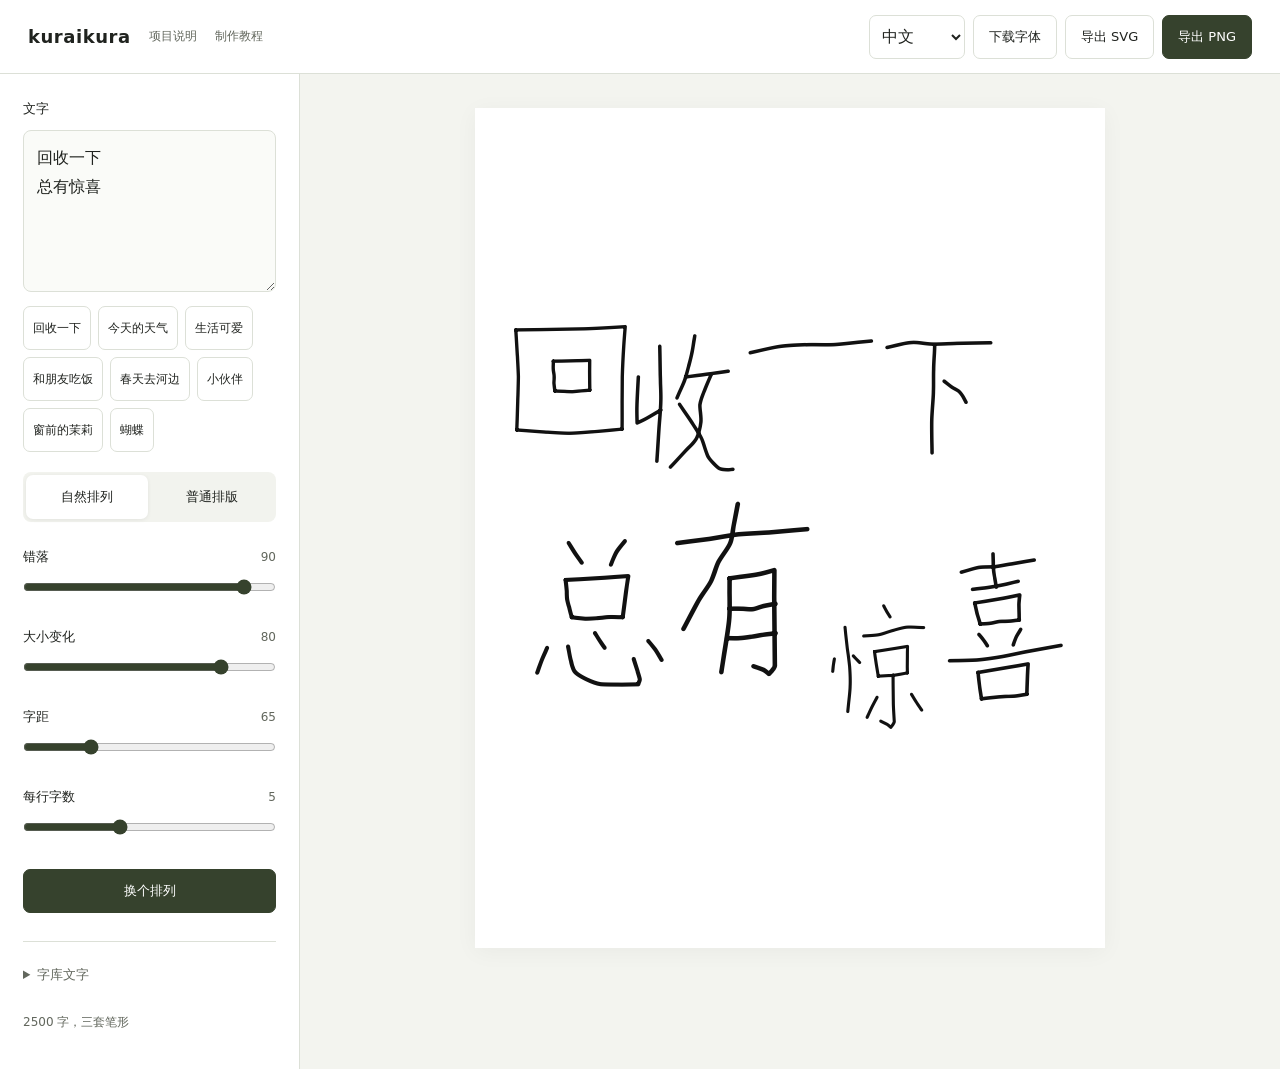
==== docs/index.html @ 0233760d "Release kuraikura 0.6.0 with multilingual layout and downloads" ====
<!doctype html>
<html lang="zh-CN">
<head><meta charset="utf-8"><meta name="viewport" content="width=device-width, initial-scale=1"><meta name="description" content="kuraikura 手写字体与自由排版工具"><title>kuraikura 手写排版</title><style>:root{--ink:#20231f;--muted:#62675d;--line:#dce0d7;--paper:#fff;--accent:#36422d;--surface:#f3f4ef;--focus:#637e49;color-scheme:light;font-family:system-ui,-apple-system,"Microsoft YaHei",sans-serif;color:var(--ink);background:var(--surface)}
*{box-sizing:border-box}body{margin:0}header{height:74px;padding:0 28px;border-bottom:1px solid var(--line);display:flex;align-items:center;justify-content:space-between;background:var(--paper);gap:16px}h1{font-size:18px;font-weight:550;letter-spacing:.03em;margin:0}.actions{display:flex;gap:8px}button{font:inherit;font-size:13px;background:var(--paper);color:var(--ink);border:1px solid var(--line);border-radius:7px;min-height:44px;padding:9px 15px;cursor:pointer}button:hover{background:#eef1e9;border-color:#b9c1b0}button:active{transform:translateY(1px)}button:disabled{opacity:.4;cursor:default}button:focus-visible,input:focus-visible,textarea:focus-visible,summary:focus-visible{outline:2px solid var(--focus);outline-offset:3px}.primary{background:var(--accent);color:white;border-color:var(--accent)}.primary:hover{background:#46583b;color:white}main{display:grid;grid-template-columns:300px minmax(0,1fr);min-height:calc(100dvh - 74px)}aside{padding:26px 23px;background:var(--paper);border-right:1px solid var(--line)}label{font-size:13px}.field{display:block;margin-bottom:12px}textarea{width:100%;height:162px;resize:vertical;padding:13px;border:1px solid var(--line);border-radius:8px;background:#fafbf8;font:16px/1.8 system-ui,"Microsoft YaHei",sans-serif;color:var(--ink)}.samples{display:flex;flex-wrap:wrap;gap:7px;margin-top:10px}.samples button{font-size:12px;padding:6px 9px;min-height:36px}.mode{display:grid;grid-template-columns:1fr 1fr;margin:20px 0 26px;background:#f2f3ee;padding:3px;border-radius:8px;gap:4px}.mode button{border:0;background:transparent;padding:8px}.mode button[aria-pressed=true]{background:var(--paper);box-shadow:0 1px 4px #0001}.control{display:flex;align-items:center;justify-content:space-between;margin-top:24px}output{color:var(--muted);font-variant-numeric:tabular-nums;font-size:12px}input[type=range]{width:100%;height:26px;accent-color:var(--accent);margin:8px 0 0}.wide{width:100%;margin-top:25px}details{margin-top:28px;border-top:1px solid var(--line);padding-top:18px}summary{font-size:13px;color:var(--muted);cursor:pointer;padding:6px 0}.characters{display:grid;grid-template-columns:repeat(6,1fr);gap:3px;padding-top:14px}.characters button{font-family:LocalHand;font-size:25px;padding:1px;min-height:39px;border:0}.workspace{padding:34px;display:flex;justify-content:center;align-items:flex-start;overflow:auto}.paper{width:min(100%,630px);aspect-ratio:3/4;background:white;box-shadow:0 4px 22px #17220e0b;flex:none}.paper>svg{width:100%;height:100%;display:block}#error{color:#9f3d28;line-height:1.6;font-size:13px;margin:9px 0;min-height:0}#error:empty{display:none}#toast{position:fixed;bottom:25px;left:50%;transform:translateX(-50%);padding:10px 18px;border-radius:8px;background:var(--accent);color:#fff;font-size:13px;pointer-events:none;opacity:0}#toast.show{opacity:1}@media(max-width:800px){header{padding:14px 16px;height:auto;align-items:flex-start;flex-wrap:wrap}.actions{flex-wrap:wrap;gap:6px}.actions button{padding:8px 11px}main{grid-template-columns:240px minmax(0,1fr)}aside{padding:22px 16px}.workspace{padding:20px 14px}.samples button{min-height:40px}.characters{grid-template-columns:repeat(5,1fr)}}@media(max-width:600px){main{display:flex;flex-direction:column}.workspace{order:-1;padding:20px}.paper{width:min(100%,400px)}aside{border-right:0;border-top:1px solid var(--line);padding:22px}header{gap:12px}h1{font-size:17px}.actions button{font-size:12px}.characters{grid-template-columns:repeat(8,1fr)}textarea{height:130px}.samples button{min-height:44px}.control{margin-top:19px}}@media(prefers-reduced-motion:reduce){*{scroll-behavior:auto!important;transition:none!important}}

.brand{display:flex;align-items:center;gap:18px;flex-wrap:wrap}.brand a{font-size:12px;color:var(--muted);text-decoration:none;min-height:44px;display:flex;align-items:center}.brand a:hover{text-decoration:underline}select{font:inherit;min-height:44px;border:1px solid var(--line);background:white;border-radius:7px;padding:8px;color:var(--ink)}select:focus-visible,a:focus-visible{outline:2px solid var(--focus);outline-offset:3px}.version{font-size:12px;color:var(--muted);margin-top:24px}.characters button{min-height:44px}.samples button{min-height:44px}header{min-height:74px;height:auto;padding-top:12px;padding-bottom:12px;flex-wrap:wrap}@media(max-width:600px){.brand{gap:14px}.actions{width:100%}.actions button,.actions select{font-size:12px;padding:8px}.brand h1{font-size:20px}}
</style></head>
<body>
<header><div class="brand"><h1>kuraikura</h1><a id="about" data-i18n="about">项目说明</a><a id="guide" data-i18n="guide">制作教程</a></div><div class="actions"><select id="language" aria-label="语言"><option value="zh">中文</option><option value="en">English</option><option value="ja">日本語</option></select><button id="fontDownload" data-i18n="download" disabled>下载字体</button><button id="saveSvg" data-i18n="svg" disabled>导出 SVG</button><button id="savePng" class="primary" data-i18n="png" disabled>导出 PNG</button></div></header>
<main>
<aside>
 <label class="field" for="content" data-i18n="content">文字</label><textarea id="content" maxlength="160" spellcheck="false">回收一下
总有惊喜</textarea>
 <div class="samples"><button data-sample="0">回收一下</button><button data-sample="1">今天的天气</button><button data-sample="2">生活可爱</button><button data-sample="3">和朋友吃饭</button><button data-sample="4">春天去河边</button><button data-sample="5">小伙伴</button><button data-sample="6">窗前的茉莉</button><button data-sample="7">蝴蝶</button></div>
 <p id="error" role="status" aria-live="polite">正在载入字库</p>
 <div class="mode" role="group"><button id="natural" aria-pressed="true" data-i18n="natural">自然排列</button><button id="plain" aria-pressed="false" data-i18n="plain">普通排版</button></div>
 <label class="control" for="scatter"><span data-i18n="scatter">错落</span><output id="scatterValue">90</output></label><input id="scatter" type="range" min="0" max="100" value="90">
 <label class="control" for="variation"><span data-i18n="variation">大小变化</span><output id="variationValue">80</output></label><input id="variation" type="range" min="0" max="100" value="80">
 <label class="control" for="spacing"><span data-i18n="spacing">字距</span><output id="spacingValue">65</output></label><input id="spacing" type="range" min="12" max="220" value="65">
 <label class="control" for="columns"><span data-i18n="columns">每行字数</span><output id="columnsValue">5</output></label><input id="columns" type="range" min="2" max="10" value="5">
 <button id="reshuffle" class="wide primary" data-i18n="shuffle">换个排列</button>
 <details><summary data-i18n="characters">字库文字</summary><div id="characters" class="characters"></div></details>
 <p class="version" data-i18n="version">2500 字，三套笔形</p>
</aside>
<section id="workspace" class="workspace" aria-label="排版预览"><div id="paper" class="paper"></div></section>
</main><div id="toast" role="status" aria-live="polite"></div>
<script>const DATA={"hanzi":"旧衣回收一下总有惊喜秋日的时刻我做了款手写字体今天气很好太阳把影子晾晒在屋脊上你是不们生活可爱人心风雨月光山水花开春夏冬来去大小他这中国个到说为和地出道也年得就那要以会自着之过家学对她里后么多而能都然没于起还发成事只作当想看文无十用主行方又如前所本见经头面公同三已老从动两长知民样现分将外但身些与高意进法此实二理美点明其种声全工己话儿向情部正名定果化眼新关机什力问及打业最思相间品真更感别女等几应路直因并常次白西万再听张却信先边安每让东给带走友认接少难近四北完马比书五六乐电门口海求立放平吗数件任住车八九百入云飞空笑吃茶饭欢清睡语读音早晚慢忙冷热远红绿蓝黑黄轻重左右南城村店买卖米鱼鸟猫狗包短朋请谢快世界物它位觉者父母孩童爸妈姐妹哥弟兄夫妻孙爷奶姓叫男青岁死病健康脑脸耳鼻牙嘴脚腿指背胸肚血皮毛食喝菜肉蛋糖盐油酒汤饱饿甜苦酸辣香味鲜温暖凉冰雪霜雾虹星晴阴暗亮夜晨午昨周期季节钟秒床桌椅杯碗盘筷勺瓶盒纸笔墨刀剪针线布绳袋鞋帽袜裙裤衫灯镜河湖江池泉岛岸港桥船舟航浪沙石土田林森树叶枝草竹根芽苹桃李梅杏瓜豆麦粮露步跑跳站坐躺停休息玩游戏歌唱舞画拍照旅街巷园场院室窗墙楼房校图馆钱块元角圆千亿零双半片枚条拿找送帮拉推抱握摸按提招挥投抬搬洗切烧煮炒蒸尝闻讲谈答望盼念忘记懂希梦幸福满愿趣兴迎歉借租付赚存取换选办管合闭锁原结题观系义验松舒服柔软硬干净洁简单容易特坚强勇敢持努功失败加减低矮深浅厚薄胖瘦贵便宜贫富闲七才丁王玉金火牛羊犬贝虫羽乌兔龙虎鹿凤夕丸凡丹井丰屯予矛矢申甲由央丙令且未末甘古句占止户厂广支尤示升习乡伙伴您伯叔姨姑舅娘婆婚姻妙娃始娇娱娶姿众伞仙优伟传似价修倒候假保呢吧啊哦嗯哈喂喵呜哭喊吵吱吐咬咳吸吹呼唤咽咱哇哎响叮咕呀喔怎恩恋急怕怪怜恨悔惜愉悦慌慕慎忧悲愁怒闪闹映景暮昌晶旦旬昏暑顺遇逢追连通速达迟退返逃逛途造巡透集散除余陪际队阵陆阻附陈防危随阶限表识练词诗课试评论议许诉订访证详误诚译设计调该讯诺谁技术据艺印刷彩色颜级组织细终绘绝约纪统续编络纯纳维缩缓胶肥肝胃胆肩肌脆肠肺脏腰植棉棵枫柳杨柏柜梯桶棋柱汗汽泡泥波洋洲湾流滴渔渡涌沐浴泪润湿浓淡消浮沉漫滑师医药科或必须仍曾改增补删规则准整齐紧寒丑木寸士斤欠巴巾匕卜巳各反乍舌寺壬禾乞首京亲咸垂免亡录介勿亥乃凶臼酉辛束辰氏戈瓦共尧吉奇宛良务交召军官舍页旨台建采唐革尹兆圭冒君库竟代乔胡虽足尚亭穴乙员兼甫争甬董莫般炎昔委谷韦专亦市夷尼畏乎吴苗艾侯川非俞圣荒尺狂告秀击司式仑斥若尸居充彦扁内宿卯巨州庄帛弯度闰显农肖孚冗曼骨斗册至兑丞仇丢乏丧严亚产兵永久丘乒乓凸凹凿串肃承弗斩朱禹斜仿伏伐份伪伶佛伸伺估佣依侍侄侨例侦侧侮侵促俄俊俗俐俏俭俩俺倍倦偏偶偷偿储催傍傲僧仰伍仕佳侠侣俘倚倘傅仁仗伊妇妃妄妆妖妨妥叭叹吁吆吓吝吞吟吻吼吠呆呈呕呛呐呗呸咀咆咖咙咐咧咨哄哆哟哗咚咒哨哩哪哼唇唉唔唠唧唬啃啄啡啤啥啦啸喇喉扎扑扒扔托扣执扩扫扬扮扰扯扶批扳抄抢抛护报抖抵拆拐拒拔拌拢拣拧拘拙拦拥拨择挖挤拼挂挪挠挡挣挽捕捉捐捆捡捞损捧捶捂掀掏掉掘探控掩掠揉描插汇汪汰汹沧沟沫沾沿泄泼泣泊泛泻泞注泳泽泌泯洒洪津洽浇浊浑浸浦浩涂涛涝涡涤涉液淋淌淑淹淀添渊芒芙芦芝芹芥芬芳芸苍苏苔苞苇茄茉茂茧茫茵茸荐荣荤荧荫荷莉莎莲菌菊菲萍萌萝萎葡葫葱葵蒙蓄蔬蔽忆忌忍志忠忱忽忿怀态怂怔怖怠怡性怨恰恼恬恭恳悄悟患悠悬悯惭惟惧惋惹惫惶愤愧慈愈愚憨憾懒懊懦恒恢恃悼惘钉钓钗钙钝钞钦钧钩钮铁铃铅铜铝铲银铸铺链销锄锅锈锋锐错锡锣锤键锯锻锥镀镰钻钢锦铭盈益盛盟盏盆盔盲省眨眠睛睁瞧睬眯睫眺睹瞪瞒瞎瞅瞄瞬睦瞩矿码砌砍权朴杖杜杠杆材枪枇枢枣枯柯棘构札杰杂朽杳枉枕板析架柄某柑柠查柚柿栅标栈栋栏株核格桂桐桑档桦梳梧梨言艮豕殳聿隶佥夭皿夬亢曷黾邦奂幺氐叟禺夆廿歹列贞利奄卷诸崔旁敖夹吕丈孔区仓丕华亨矣吾劳即肯卑宁兰困奉欣缶卓屈勾寿呙戊匆癸玄畜疏敝何刃县具备皇卉贲鬼兹负赖奥需亘灰叉丐匀助罗段廉冈焦登害舛舜属朿弓隹爪互孑孓戌戍戎傻僻伎伽侈侥侩侗倪倔倩倭偎傀傣僚僵伉佑佃佯佼侑侬俨俟妊妒妍妮姥姗姣姘姊娥娟娴娅姬奴婉婶婷媒媚媳嫁嫂嫉嫦嫩妞妓娓婕嫡嫖娜娩姒嫣婿妩妪妫媛妾娄婴辟泰审眉疾敕票尾胥焉喃喻喘喧嗅嗓嗦嘀嘟嘱嘲嘶嘻噢叨叩叽叼吩吨吭吮咏哑啼啧喳嗡嗨嘘咯咔哒噪嘹哺咻吒咄呱咛哂啁嗔呷吊器宣臭索朝斯责翁虚帝刁允卡吏折哲哉兀揍搭搁搂搅揭揪援搜摆摇摊摔摘撞撤撕撑撒撩擦攒拽拴拱拷拾挺挨捏掐掖掺揣揽摁摞搓搔搪搡撇撅撮撰抚拓押抽拈抹拯挫捣掂掷捺搏搐捻擅攀掰奏阁罢率育掌祭察赞曳考廷参览累差蚤厥巽樊郑奈浙淮渐渴渗溜溢源溶滩漂漆演漠澄澈激灌沦沸洼洱洹洵洌浒涣渚渣湘湍滇滞潇潦澡渠留敫寅兖萧溪滨漾淳淤淬渺湛湃滥潭潘澎奚宾羕享於卒甚拜监覃番彭灶灿炉炊炕炖炫炬炸烤烛烟烘烙烂焰煌焕煤燃烁燥熄灼炽熔燎烯炳煨炭烫煎煞灸烹焚熬芜苟茨荔荞荡菩葛蒂蒋蓉蔡蔓蔗蔷蕉蕾薯芷芮芭芋芊芍苓苛苯苕茁苒苻茹茜荟荀荃荠荼莘莞莆菅菇菁菱菖菠菏茱萃蓓蓬荆莹葬蔑蕊莽萤蒜棍棒棚棕棱棺椰楠楔楞楣楹榆榕槐模横樱橙橘檀橡杈杞杉杵杷杼枷桓桔桢梆梭梗棣棹椎棠楚朵宗昆夌耶契象冉杀雷署迷愕憎憔悴懈悸怯怆怅忏忖忡忪怦怏怙恍恫恤悚悻惆愣憧憋惩忐忑诡谅谊谋谎谜谐谦谣谚谨谱谭谬谕讥讨训讳讶讽诀诈诊诞诵诫诬诱诛诠诲诧诽诅诏谛谤绣纹纱纽纷纺纤纠绅绒绊绎绑绕绞绢绥绰绷绸综绽缀缆缎缔缕缠缤缝缴缘绵缚缉缅缈缨缪缄缇缭亏解征皆堇普延戒巫宅厘彖馋饮饼饺饲饵馒饰饥馅馄饨饶饪馍饷饽饯馏鹅鸭鸽鸦鹊鹃鹤鹭鸣鸡鸥鸠鸳狼狐狮猴猪狡猜猛猎独狠猩狭狱猿狈猖犹狸猕牡牧牲牦犊牵犁豺豹虾蚂蚁蚊蚌蛇蛙蛛蜂蝇蝉蝴蝶蜗螺蛾蛹蛤蜻蜓蜘蝌蚪蝈蝠蚱蚯蚓蛀蛆蜈蚣蜥蜴虬蜕蝎蚀蛮蟹蚕孛孟袁尔弥引钊铛铠铡铆钳铬铢铐铮铰锚锭锌锹铿镂镇锰镁镑镊锵铄锷镐镖锲镍辆轮轨轧轩转轴轿较辅辑输辐辖轲辙轶辕轰辈坡坪坟坑均坊坎坤坦垮垢埃埋埂培堆堤堪塌塔塘境墟坯坷垣堵域壁岂贰垄刑型垒垫墓野墅壳壶壮尘矫矜矩砖砸砚研砰破硕硅硝硫碌碑碟碳碰确碾磁磅磕磷礁碎碱硼硒硐砾硌砝碧磊磨称秤秧秩积秆移稀程稍税稳稻稿私秽稚稠稼秃稣穷突窃窄窑穿窍窈窕窝窟窜窥窘窦窒窖笋笛符笨第笼筒策筐筛筝筏筵筱签筹箩箭箱篇篓篮笙笆笺笠竿竺笃笈箫算匝匡展麻巧幼舀政商党质领导制量战极胜胎肢肿腹腔膜","license":"kuraikura 0.6.0\n\nOriginal handwriting and art direction: daafffodil.\nThe author confirmed authorship of the 15 handwritten samples:\n旧 衣 回 收 一 下 总 有 惊 喜 秋 日 的 时 刻\n\nAI-assisted vector adaptation, character extension and font engineering: the kuraikura project, 2026.\nOriginal handwriting authorship and vector-processing provenance are separate records.\nHistorical vector records retain the Arphic Public License. This font release, including its added glyphs and alternatives, is distributed under that license. See LICENSE.txt.\nThis release corrects the handwriting attribution, names the compiled font kuraikura, and packages the existing 2500 Hanzi without changing their outlines.\n\nFont assets: Arphic Public License.\nIndependently authored layout/editor code and documentation: MIT, see licenses/MIT.txt.\nProject: https://github.com/daafffodil/kuraikura\nWorkflow: https://github.com/daafffodil/handwriting-to-font\n","licenseTexts":{"ARPHICPL.txt":"ARPHIC PUBLIC LICENSE\n\nCopyright (C) 1999 Arphic Technology Co., Ltd.\n11Fl. No.168, Yung Chi Rd., Taipei, 110 Taiwan\nAll rights reserved except as specified below.\n\nEveryone is permitted to copy and distribute verbatim copies of this license document, but changing it is forbidden.\n\nPreamble\n\n   The licenses for most software are designed to take away your freedom to share and change it. By contrast, the ARPHIC PUBLIC LICENSE specifically permits and encourages you to use this software, provided that you give the recipients all the rights that we gave you and make sure they can get the modifications of this software.\n\nLegal Terms\n\n0. Definitions:\n   Throughout this License, \"Font\" means the TrueType fonts \"AR PL Mingti2L Big5\", \"AR PL KaitiM Big5\" (BIG-5 character set) and \"AR PL SungtiL GB\", \"AR PL KaitiM GB\" (GB character set) which are originally distributed by Arphic, and the derivatives of those fonts created through any modification including modifying glyph, reordering glyph, converting format, changing font name, or adding/deleting some characters in/from glyph table.\n\n   \"PL\" means \"Public License\".\n\n   \"Copyright Holder\" means whoever is named in the copyright or copyrights for the Font.\n\n   \"You\" means the licensee, or person copying, redistributing or modifying the Font.\n\n   \"Freely Available\" means that you have the freedom to copy or modify the Font as well as redistribute copies of the Font under the same conditions you received, not price. If you wish, you can charge for this service.\n\n1. Copying & Distribution\n   You may copy and distribute verbatim copies of this Font in any medium, without restriction, provided that you retain this license file (ARPHICPL.TXT) unaltered in all copies.\n\n2. Modification\n   You may otherwise modify your copy of this Font in any way, including modifying glyph, reordering glyph, converting format, changing font name, or adding/deleting some characters in/from glyph table, and copy and distribute such modifications under the terms of Section 1 above, provided that the following conditions are met:\n\n   a) You must insert a prominent notice in each modified file stating how and when you changed that file.\n\n   b) You must make such modifications Freely Available as a whole to all third parties under the terms of this License, such as by offering access to copy the modifications from a designated place, or distributing the modifications on a medium customarily used for software interchange.\n\n   c) If the modified fonts normally reads commands interactively when run, you must cause it, when started running for such interactive use in the most ordinary way, to print or display an announcement including an appropriate copyright notice and a notice that there is no warranty (or else, saying that you provide a warranty) and that users may redistribute the Font under these conditions, and telling the user how to view a copy of this License.\n\n   These requirements apply to the modified work as a whole. If identifiable sections of that work are not derived from the Font, and can be reasonably considered independent and separate works in themselves, then this License and its terms, do not apply to those sections when you distribute them as separate works. Therefore, mere aggregation of another work not based on the Font with the Font on a volume of a storage or distribution medium does not bring the other work under the scope of this License.\n\n3. Condition Subsequent\n   You may not copy, modify, sublicense, or distribute the Font except as expressly provided under this License. Any attempt otherwise to copy, modify, sublicense or distribute the Font will automatically retroactively void your rights under this License. However, parties who have received copies or rights from you under this License will keep their licenses valid so long as such parties remain in full compliance.\n\n4. Acceptance\n   You are not required to accept this License, since you have not signed it. However, nothing else grants you permission to copy, modify, sublicense or distribute the Font. These actions are prohibited by law if you do not accept this License. Therefore, by copying, modifying, sublicensing or distributing the Font, you indicate your acceptance of this License and all its terms and conditions.\n\n5. Automatic Receipt\n   Each time you redistribute the Font, the recipient automatically receives a license from the original licensor to copy, distribute or modify the Font subject to these terms and conditions. You may not impose any further restrictions on the recipients' exercise of the rights granted herein. You are not responsible for enforcing compliance by third parties to this License. \n\n6. Contradiction\n   If, as a consequence of a court judgment or allegation of patent infringement or for any other reason (not limited to patent issues), conditions are imposed on you (whether by court order, agreement or otherwise) that contradict the conditions of this License, they do not excuse you from the conditions of this License. If you cannot distribute so as to satisfy simultaneously your obligations under this License and any other pertinent obligations, then as a consequence you may not distribute the Font at all. For example, if a patent license would not permit royalty-free redistribution of the Font by all those who receive copies directly or indirectly through you, then the only way you could satisfy both it and this License would be to refrain entirely from distribution of the Font.\n\n   If any portion of this section is held invalid or unenforceable under any particular circumstance, the balance of the section is intended to apply and the section as a whole is intended to apply in other circumstances. \n\n7. NO WARRANTY\n   BECAUSE THE FONT IS LICENSED FREE OF CHARGE, THERE IS NO WARRANTY FOR THE FONT, TO THE EXTENT PERMITTED BY APPLICABLE LAW. EXCEPT WHEN OTHERWISE STATED IN WRITING THE COPYRIGHT HOLDERS OR OTHER PARTIES PROVIDE THE FONT \"AS IS\" WITHOUT WARRANTY OF ANY KIND, EITHER EXPRESSED OR IMPLIED, INCLUDING BUT NOT LIMITED TO THE IMPLIED WARRANTIES OF MERCHANTABILITY AND FITNESS FOR A PARTICULAR PURPOSE. THE ENTIRE RISK AS TO THE QUALITY AND PERFORMANCE OF THE FONT IS WITH YOU. SHOULD THE FONT PROVE DEFECTIVE, YOU ASSUME THE COST OF ALL NECESSARY SERVICING, REPAIR OR CORRECTION.\n\n8. DAMAGES WAIVER\n   UNLESS REQUIRED BY APPLICABLE LAW OR AGREED TO IN WRITING, IN NO EVENT WILL ANY COPYRIGHTT HOLDERS, OR OTHER PARTIES WHO MAY COPY, MODIFY OR REDISTRIBUTE THE FONT AS PERMITTED ABOVE, BE LIABLE TO YOU FOR ANY DIRECT, INDIRECT, CONSEQUENTIAL, INCIDENTAL, SPECIAL OR EXEMPLARY DAMAGES ARISING OUT OF THE USE OR INABILITY TO USE THE FONT (INCLUDING BUT NOT LIMITED TO PROCUREMENT OF SUBSTITUTE GOODS OR SERVICES; LOSS OF USE, DATA OR PROFITS; OR BUSINESS INTERRUPTION), EVEN IF SUCH HOLDERS OR OTHER PARTIES HAVE BEEN ADVISED OF THE POSSIBILITY OF SUCH DAMAGES.\n"}};</script><script>(function (root) {
  'use strict';
  const escape = s => String(s).replace(/[&<>"']/g, c => ({'&':'&amp;','<':'&lt;','>':'&gt;','"':'&quot;',"'":'&apos;'}[c]));
  const union = boxes => [Math.min(...boxes.map(b=>b[0])),Math.min(...boxes.map(b=>b[1])),Math.max(...boxes.map(b=>b[2])),Math.max(...boxes.map(b=>b[3]))];
  function random(seed) { let a = Number(seed) >>> 0; return () => {a += 0x6D2B79F5; let t=a; t=Math.imul(t^(t>>>15),t|1);t^=t+Math.imul(t^(t>>>7),t|61); return ((t^(t>>>14))>>>0)/4294967296;}; }
  function bounds(box, size, angle) {
    const a=angle*Math.PI/180, c=Math.cos(a)*size, s=Math.sin(a)*size;
    const ps=[[box[0],box[1]],[box[2],box[1]],[box[2],box[3]],[box[0],box[3]]].map(([x,y])=>[x*c-y*s,x*s+y*c]);
    return [Math.min(...ps.map(p=>p[0])),Math.min(...ps.map(p=>p[1])),Math.max(...ps.map(p=>p[0])),Math.max(...ps.map(p=>p[1]))];
  }
  function split(text, columns) {
    const lines=[];
    for (const paragraph of text.replace(/\r/g,'').split('\n')) {
      let line='', count=0;
      for (const ch of paragraph) {
        const punct=/[，。！？、：；,.!?:;]/u.test(ch);
        if(count>=columns && !punct && !/\s/u.test(ch)) {lines.push(line);line='';count=0;}
        line+=ch;
        if(!/\s/u.test(ch)&&!punct) count++;
      }
      if(line.trim()) lines.push(line);
    }
    return lines;
  }
  function compose(text, bank, options={}) {
    const o=Object.assign({seed:17,scatter:.9,sizeVariation:.8,gap:65,columns:5,width:1200,height:1600,plain:false},options);
    if(!text.trim()) return {text, width:o.width,height:o.height,placements:[],lines:[]};
    if([...text].length>160) throw new Error('每幅最多 160 个字');
    const missing=[...new Set([...text].filter(c=>!(/\s/u.test(c))&&!bank[c]))];
    if(missing.length) throw new Error('字库还缺：'+missing.join(' '));
    const rng=random(o.seed), lines=split(text,Math.max(1,o.columns));
    const raw=[], variantPools=new Map();
    function nextVariant(ch) {
      // Draw without replacement per character, across the whole composition.
      // A new cycle also avoids repeating the last form of the previous one.
      let pool=variantPools.get(ch);
      if(!pool){
        const distinct=bank[ch].variants.map((v,i)=>i).filter((i,_,all)=>all.find(j=>bank[ch].variants[j].d===bank[ch].variants[i].d)===i);
        pool={all:distinct,remaining:[],last:null};variantPools.set(ch,pool);
      }
      if(!pool.remaining.length)pool.remaining=pool.all.slice();
      const choices=pool.remaining.length>1?pool.remaining.filter(i=>i!==pool.last):pool.remaining;
      const variant=choices[Math.floor(rng()*choices.length)];
      pool.remaining.splice(pool.remaining.indexOf(variant),1);pool.last=variant;
      return variant;
    }
    let rowTop=0, index=0;
    for (let row=0;row<lines.length;row++) {
      let cursor=o.plain?0:[0,140,45,105][row%4]*o.scatter;
      const items=[];
      for(const ch of lines[row]) {
        if(/\s/u.test(ch)){cursor+=180;continue;}
        const variant=o.plain?0:nextVariant(ch);
        const size=o.plain?1:1+(rng()-.5)*.55*o.sizeVariation;
        const angle=o.plain?0:(rng()-.5)*14*o.scatter;
        const box=bounds(bank[ch].variants[variant].bounds,size,angle);
        const dy=o.plain?0:(Math.sin(index*2.13+row)*170+(rng()-.5)*150)*o.scatter;
        let y=dy, x=cursor-box[0];
        if(/[，。！？、：；,.!?:;]/u.test(ch) && items.length) {
          const prior=items[items.length-1];
          y=prior.box[3]+20-box[3];
          x=prior.box[2]+Math.max(28,o.gap*.7)-box[0];
        }
        const shifted=[box[0]+x,box[1]+y,box[2]+x,box[3]+y];
        const p={ch,index:index++,row,variant,size,angle,x,y,box:shifted};
        items.push(p);
        cursor=shifted[2]+o.gap*(o.plain?1:.65+rng()*.55);
      }
      if(!items.length) continue;
      const rowBounds=union(items.map(p=>p.box)), shift=rowTop-rowBounds[1];
      for(const p of items){p.y+=shift;p.box[1]+=shift;p.box[3]+=shift;raw.push(p);}
      rowTop+=rowBounds[3]-rowBounds[1]+150;
    }
    const whole=union(raw.map(p=>p.box));
    const fit=Math.min(o.width*.88/(whole[2]-whole[0]),o.height*.80/(whole[3]-whole[1]));
    const ox=(o.width-(whole[2]-whole[0])*fit)/2, oy=(o.height-(whole[3]-whole[1])*fit)/2;
    for(const p of raw){p.x=(p.x-whole[0])*fit+ox;p.y=(p.y-whole[1])*fit+oy;p.size*=fit;
      p.box=[(p.box[0]-whole[0])*fit+ox,(p.box[1]-whole[1])*fit+oy,(p.box[2]-whole[0])*fit+ox,(p.box[3]-whole[1])*fit+oy];}
    return {text,width:o.width,height:o.height,placements:raw,lines,options:o};
  }
  function svg(layout, bank, preview=false, license='') {
    let content=`<svg xmlns="http://www.w3.org/2000/svg" width="${layout.width}" height="${layout.height}" viewBox="0 0 ${layout.width} ${layout.height}">`;
    content+=`<metadata>${escape(JSON.stringify({text:layout.text,options:layout.options,license}))}</metadata>`;
    for(const p of layout.placements) {
      const transform=`translate(${p.x.toFixed(5)} ${p.y.toFixed(5)}) rotate(${p.angle.toFixed(5)}) scale(${p.size.toFixed(7)})`;
      content+=`<g id="char-${p.index+1}" data-character="${escape(p.ch)}" data-variant="${p.variant}" transform="${transform}" fill="#111111">`;
      if(preview) content+=`<text x="0" y="0" font-size="1000" font-family="LocalHand" style="font-feature-settings:'ss01' ${p.variant===1?1:0},'ss02' ${p.variant===2?1:0};font-kerning:none">${escape(p.ch)}</text>`;
      else content+=`<path d="${bank[p.ch].variants[p.variant].d}"/>`;
      content+='</g>';
    }
    return content+'</svg>';
  }
  const api={compose,svg,split,bounds};
  if(typeof module!=='undefined'&&module.exports) module.exports=api;
  else root.Handwriting=api;
})(typeof globalThis!=='undefined'?globalThis:this);
</script><script>'use strict';
const $=id=>document.getElementById(id);
const translations={
 zh:{title:'手写排版',download:'下载字体',svg:'导出 SVG',png:'导出 PNG',content:'文字',natural:'自然排列',plain:'普通排版',scatter:'错落',variation:'大小变化',spacing:'字距',columns:'每行字数',shuffle:'换个排列',characters:'字库文字',preview:'排版预览',loading:'正在载入字库',loaded:'已导出',exporting:'正在导出',failed:'导出失败，请重试',missing:'字库还缺：',limit:'每幅最多 160 个字',empty:'请先输入字库内的文字',fontError:'字库加载失败，请刷新页面',insert:'插入',about:'项目说明',guide:'制作教程',version:'2500 字，三套笔形',language:'语言',samples:['回收一下','今天的天气','生活可爱','和朋友吃饭','春天去河边','小伙伴','窗前的茉莉','蝴蝶']},
 en:{title:'Handwriting layout',download:'Download font',svg:'Export SVG',png:'Export PNG',content:'Text',natural:'Natural',plain:'Regular',scatter:'Scatter',variation:'Size variation',spacing:'Spacing',columns:'Characters per line',shuffle:'Try another layout',characters:'Available characters',preview:'Preview',loading:'Loading font',loaded:'Exported',exporting:'Exporting',failed:'Export failed. Please try again.',missing:'Missing characters: ',limit:'Use up to 160 characters',empty:'Enter supported characters first',fontError:'Could not load the font. Please reload.',insert:'Insert ',about:'About the font',guide:'Making your own font',version:'2,500 Hanzi, three forms each',language:'Language',samples:['Reuse','Sunshine','Everyday','Dinner','Spring','Friends','Jasmine','Butterflies']},
 ja:{title:'手書きレイアウト',download:'フォントをダウンロード',svg:'SVG を保存',png:'PNG を保存',content:'テキスト',natural:'自然な配置',plain:'通常の配置',scatter:'位置の変化',variation:'サイズの変化',spacing:'字間',columns:'一行の文字数',shuffle:'配置を変える',characters:'収録文字',preview:'プレビュー',loading:'フォントを読み込み中',loaded:'保存しました',exporting:'保存中',failed:'保存できませんでした。もう一度お試しください。',missing:'未収録の文字：',limit:'160 文字以内で入力してください',empty:'収録文字を入力してください',fontError:'読み込めませんでした。再読み込みしてください。',insert:'挿入 ',about:'フォントについて',guide:'フォントの制作方法',version:'漢字 2500 字、各字 3 種の字形',language:'言語',samples:['回収','晴れの日','日常','食事','春','友達','ジャスミン','蝶']}
};
let lang=new URLSearchParams(location.search).get('lang')||'zh';if(!translations[lang])lang='zh';
const t=key=>translations[lang][key];
let seed=17,plain=false,current=null,fontReady=false;
const samples=['回收一下\n总有惊喜','今天的\n天气很好，\n太阳把影子\n晾晒在\n屋脊上','你好\n生活可爱\n月光很好\n春来花开','今天早回家\n和朋友吃饭\n明天去看花','春天去河边\n听鸟唱歌\n慢慢走回家','你好呀\n我的小伙伴\n哈哈笑着\n一起回家','窗前的茉莉\n悄悄开了花\n我把清晨\n轻轻捧回家','蝴蝶蝴蝶\n绕着花儿飞\n小猫躺着\n我也慢慢来'];
function localize(){
 document.documentElement.lang=lang==='zh'?'zh-CN':lang;document.title='kuraikura '+t('title');$('language').value=lang;$('language').setAttribute('aria-label',t('language'));
 document.querySelectorAll('[data-i18n]').forEach(el=>el.textContent=t(el.dataset.i18n));
 document.querySelectorAll('[data-sample]').forEach(el=>el.textContent=t('samples')[Number(el.dataset.sample)]);
 $('about').href='https://github.com/daafffodil/kuraikura/blob/main/'+({zh:'README.md',en:'README.en.md',ja:'README.ja.md'}[lang]);
 $('guide').href='https://github.com/daafffodil/handwriting-to-font/blob/main/'+({zh:'README.md',en:'README.en.md',ja:'README.ja.md'}[lang]);
 $('workspace').setAttribute('aria-label',t('preview'));$('characters').querySelectorAll('button').forEach(b=>b.setAttribute('aria-label',t('insert')+b.textContent));
 if(fontReady)update();else $('error').textContent=t('loading');
}
function options(){return {seed,plain,scatter:Number($('scatter').value)/100,sizeVariation:Number($('variation').value)/100,gap:Number($('spacing').value),columns:Number($('columns').value)};}
function errorMessage(e){return e.message.startsWith('字库还缺：')?t('missing')+e.message.slice(5):e.message.includes('160')?t('limit'):e.message;}
function update(){
 for(const id of ['scatter','variation','spacing','columns'])$(id+'Value').value=$(id).value;
 $('natural').setAttribute('aria-pressed',String(!plain));$('plain').setAttribute('aria-pressed',String(plain));
 for(const id of ['scatter','variation','reshuffle'])$(id).disabled=plain||!fontReady;
 if(!fontReady)return;
 try{current=Handwriting.compose($('content').value,DATA.glyphs,options());$('error').textContent='';$('paper').innerHTML=Handwriting.svg(current,DATA.glyphs,true);$('saveSvg').disabled=$('savePng').disabled=current.placements.length===0;}
 catch(e){current=null;$('error').textContent=errorMessage(e);$('paper').innerHTML='';$('saveSvg').disabled=$('savePng').disabled=true;}
}
let toastTimer;
function toast(text){$('toast').textContent=text;$('toast').classList.add('show');clearTimeout(toastTimer);toastTimer=setTimeout(()=>$('toast').classList.remove('show'),2200);}
function download(blob,name){const url=URL.createObjectURL(blob),a=document.createElement('a');a.href=url;a.download=name;document.body.append(a);a.click();a.remove();setTimeout(()=>URL.revokeObjectURL(url),10000);}
function exportSvg(){if(!current)throw Error(t('empty'));return Handwriting.svg(current,DATA.glyphs,false,DATA.license+'\n'+Object.values(DATA.licenseTexts).join('\n'));}
$('language').onchange=()=>{lang=$('language').value;const url=new URL(location.href);url.searchParams.set('lang',lang);try{history.replaceState(null,'',url);}catch{}localize();};
$('content').addEventListener('input',update);
for(const id of ['scatter','variation','spacing','columns'])$(id).addEventListener('input',update);
$('natural').onclick=()=>{plain=false;update();};$('plain').onclick=()=>{plain=true;update();};$('reshuffle').onclick=()=>{seed++;update();};
document.querySelectorAll('[data-sample]').forEach(b=>b.onclick=()=>{$('content').value=samples[Number(b.dataset.sample)];update();});
$('saveSvg').onclick=()=>{download(new Blob([exportSvg()],{type:'image/svg+xml;charset=utf-8'}),'kuraikura.svg');toast(t('loaded'));};
$('savePng').onclick=async()=>{
 if(!current)return;const button=$('savePng');button.disabled=true;button.textContent=t('exporting');
 try{const url=URL.createObjectURL(new Blob([exportSvg()],{type:'image/svg+xml'}));const img=new Image();
  try{img.src=url;await img.decode();const canvas=document.createElement('canvas');canvas.width=2400;canvas.height=3200;canvas.getContext('2d').drawImage(img,0,0,2400,3200);const blob=await new Promise(resolve=>canvas.toBlob(resolve,'image/png'));if(!blob)throw Error();download(blob,'kuraikura.png');toast(t('loaded'));}finally{URL.revokeObjectURL(url);}
 }catch{toast(t('failed'));}finally{button.textContent=t('png');button.disabled=!current;}
};
$('fontDownload').onclick=()=>{if(DATA.font){const bytes=Uint8Array.from(atob(DATA.font),c=>c.charCodeAt(0));download(new Blob([bytes],{type:'font/ttf'}),'kuraikura-Regular.ttf');}else location.href='https://github.com/daafffodil/kuraikura/releases/latest/download/kuraikura-fonts.zip';};
localize();
(async()=>{
 try{
  if(!DATA.glyphs){const response=await fetch('assets/bank.json.gz');if(!response.ok)throw Error();DATA.glyphs=await new Response(response.body.pipeThrough(new DecompressionStream('gzip'))).json();}
  const css=document.createElement('style');css.textContent=`@font-face{font-family:LocalHand;src:${DATA.font?'url(data:font/ttf;base64,'+DATA.font+') format("truetype")':'url(assets/kuraikura-Regular.woff2) format("woff2")'};font-display:block;}`;document.head.append(css);
  const fonts=await document.fonts.load('100px LocalHand','回收一下');if(!fonts.length)throw Error();
  const fragment=document.createDocumentFragment();for(const ch of DATA.hanzi){const b=document.createElement('button');b.textContent=ch;b.setAttribute('aria-label',t('insert')+ch);b.onclick=()=>{const input=$('content');input.setRangeText(ch,input.selectionStart,input.selectionEnd,'end');input.focus();update();};fragment.append(b);}$('characters').append(fragment);
  fontReady=true;$('fontDownload').disabled=false;update();
 }catch(e){$('error').textContent=t('fontError');console.error(e);}
})();
window.handwritingApp={get layout(){return current;},exportSvg,get ready(){return fontReady;},get language(){return lang;}};
</script>
</body></html>
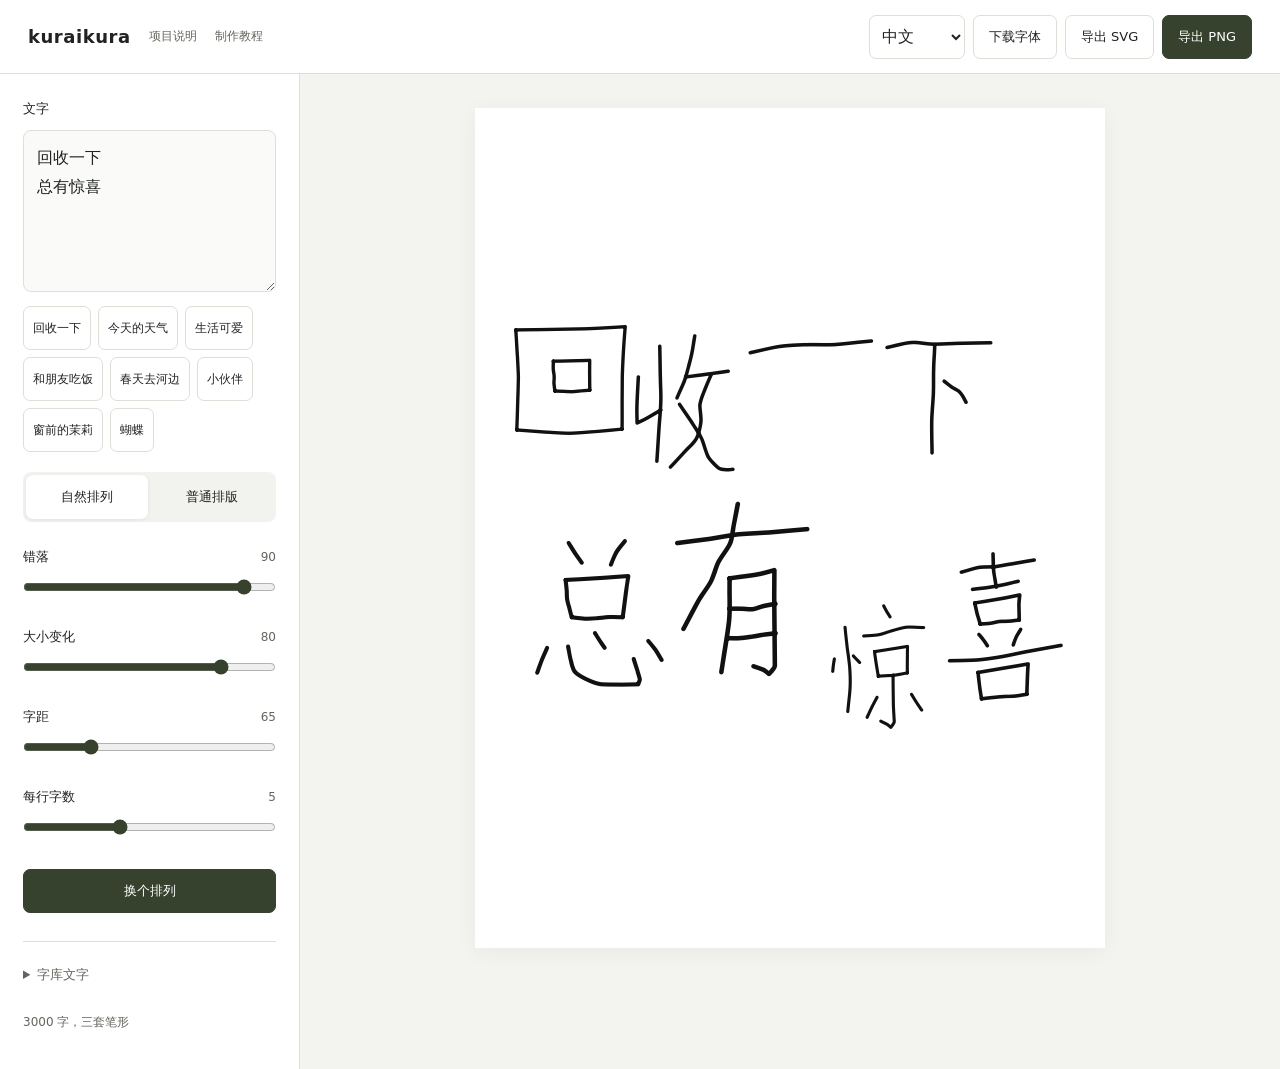
==== commit cbebc621: "Expand kuraikura to 3000 Hanzi" ====
--- a/docs/index.html
+++ b/docs/index.html
@@ -20,11 +20,11 @@
  <label class="control" for="columns"><span data-i18n="columns">每行字数</span><output id="columnsValue">5</output></label><input id="columns" type="range" min="2" max="10" value="5">
  <button id="reshuffle" class="wide primary" data-i18n="shuffle">换个排列</button>
  <details><summary data-i18n="characters">字库文字</summary><div id="characters" class="characters"></div></details>
- <p class="version" data-i18n="version">2500 字，三套笔形</p>
+ <p class="version" data-i18n="version">3000 字，三套笔形</p>
 </aside>
 <section id="workspace" class="workspace" aria-label="排版预览"><div id="paper" class="paper"></div></section>
 </main><div id="toast" role="status" aria-live="polite"></div>
-<script>const DATA={"hanzi":"旧衣回收一下总有惊喜秋日的时刻我做了款手写字体今天气很好太阳把影子晾晒在屋脊上你是不们生活可爱人心风雨月光山水花开春夏冬来去大小他这中国个到说为和地出道也年得就那要以会自着之过家学对她里后么多而能都然没于起还发成事只作当想看文无十用主行方又如前所本见经头面公同三已老从动两长知民样现分将外但身些与高意进法此实二理美点明其种声全工己话儿向情部正名定果化眼新关机什力问及打业最思相间品真更感别女等几应路直因并常次白西万再听张却信先边安每让东给带走友认接少难近四北完马比书五六乐电门口海求立放平吗数件任住车八九百入云飞空笑吃茶饭欢清睡语读音早晚慢忙冷热远红绿蓝黑黄轻重左右南城村店买卖米鱼鸟猫狗包短朋请谢快世界物它位觉者父母孩童爸妈姐妹哥弟兄夫妻孙爷奶姓叫男青岁死病健康脑脸耳鼻牙嘴脚腿指背胸肚血皮毛食喝菜肉蛋糖盐油酒汤饱饿甜苦酸辣香味鲜温暖凉冰雪霜雾虹星晴阴暗亮夜晨午昨周期季节钟秒床桌椅杯碗盘筷勺瓶盒纸笔墨刀剪针线布绳袋鞋帽袜裙裤衫灯镜河湖江池泉岛岸港桥船舟航浪沙石土田林森树叶枝草竹根芽苹桃李梅杏瓜豆麦粮露步跑跳站坐躺停休息玩游戏歌唱舞画拍照旅街巷园场院室窗墙楼房校图馆钱块元角圆千亿零双半片枚条拿找送帮拉推抱握摸按提招挥投抬搬洗切烧煮炒蒸尝闻讲谈答望盼念忘记懂希梦幸福满愿趣兴迎歉借租付赚存取换选办管合闭锁原结题观系义验松舒服柔软硬干净洁简单容易特坚强勇敢持努功失败加减低矮深浅厚薄胖瘦贵便宜贫富闲七才丁王玉金火牛羊犬贝虫羽乌兔龙虎鹿凤夕丸凡丹井丰屯予矛矢申甲由央丙令且未末甘古句占止户厂广支尤示升习乡伙伴您伯叔姨姑舅娘婆婚姻妙娃始娇娱娶姿众伞仙优伟传似价修倒候假保呢吧啊哦嗯哈喂喵呜哭喊吵吱吐咬咳吸吹呼唤咽咱哇哎响叮咕呀喔怎恩恋急怕怪怜恨悔惜愉悦慌慕慎忧悲愁怒闪闹映景暮昌晶旦旬昏暑顺遇逢追连通速达迟退返逃逛途造巡透集散除余陪际队阵陆阻附陈防危随阶限表识练词诗课试评论议许诉订访证详误诚译设计调该讯诺谁技术据艺印刷彩色颜级组织细终绘绝约纪统续编络纯纳维缩缓胶肥肝胃胆肩肌脆肠肺脏腰植棉棵枫柳杨柏柜梯桶棋柱汗汽泡泥波洋洲湾流滴渔渡涌沐浴泪润湿浓淡消浮沉漫滑师医药科或必须仍曾改增补删规则准整齐紧寒丑木寸士斤欠巴巾匕卜巳各反乍舌寺壬禾乞首京亲咸垂免亡录介勿亥乃凶臼酉辛束辰氏戈瓦共尧吉奇宛良务交召军官舍页旨台建采唐革尹兆圭冒君库竟代乔胡虽足尚亭穴乙员兼甫争甬董莫般炎昔委谷韦专亦市夷尼畏乎吴苗艾侯川非俞圣荒尺狂告秀击司式仑斥若尸居充彦扁内宿卯巨州庄帛弯度闰显农肖孚冗曼骨斗册至兑丞仇丢乏丧严亚产兵永久丘乒乓凸凹凿串肃承弗斩朱禹斜仿伏伐份伪伶佛伸伺估佣依侍侄侨例侦侧侮侵促俄俊俗俐俏俭俩俺倍倦偏偶偷偿储催傍傲僧仰伍仕佳侠侣俘倚倘傅仁仗伊妇妃妄妆妖妨妥叭叹吁吆吓吝吞吟吻吼吠呆呈呕呛呐呗呸咀咆咖咙咐咧咨哄哆哟哗咚咒哨哩哪哼唇唉唔唠唧唬啃啄啡啤啥啦啸喇喉扎扑扒扔托扣执扩扫扬扮扰扯扶批扳抄抢抛护报抖抵拆拐拒拔拌拢拣拧拘拙拦拥拨择挖挤拼挂挪挠挡挣挽捕捉捐捆捡捞损捧捶捂掀掏掉掘探控掩掠揉描插汇汪汰汹沧沟沫沾沿泄泼泣泊泛泻泞注泳泽泌泯洒洪津洽浇浊浑浸浦浩涂涛涝涡涤涉液淋淌淑淹淀添渊芒芙芦芝芹芥芬芳芸苍苏苔苞苇茄茉茂茧茫茵茸荐荣荤荧荫荷莉莎莲菌菊菲萍萌萝萎葡葫葱葵蒙蓄蔬蔽忆忌忍志忠忱忽忿怀态怂怔怖怠怡性怨恰恼恬恭恳悄悟患悠悬悯惭惟惧惋惹惫惶愤愧慈愈愚憨憾懒懊懦恒恢恃悼惘钉钓钗钙钝钞钦钧钩钮铁铃铅铜铝铲银铸铺链销锄锅锈锋锐错锡锣锤键锯锻锥镀镰钻钢锦铭盈益盛盟盏盆盔盲省眨眠睛睁瞧睬眯睫眺睹瞪瞒瞎瞅瞄瞬睦瞩矿码砌砍权朴杖杜杠杆材枪枇枢枣枯柯棘构札杰杂朽杳枉枕板析架柄某柑柠查柚柿栅标栈栋栏株核格桂桐桑档桦梳梧梨言艮豕殳聿隶佥夭皿夬亢曷黾邦奂幺氐叟禺夆廿歹列贞利奄卷诸崔旁敖夹吕丈孔区仓丕华亨矣吾劳即肯卑宁兰困奉欣缶卓屈勾寿呙戊匆癸玄畜疏敝何刃县具备皇卉贲鬼兹负赖奥需亘灰叉丐匀助罗段廉冈焦登害舛舜属朿弓隹爪互孑孓戌戍戎傻僻伎伽侈侥侩侗倪倔倩倭偎傀傣僚僵伉佑佃佯佼侑侬俨俟妊妒妍妮姥姗姣姘姊娥娟娴娅姬奴婉婶婷媒媚媳嫁嫂嫉嫦嫩妞妓娓婕嫡嫖娜娩姒嫣婿妩妪妫媛妾娄婴辟泰审眉疾敕票尾胥焉喃喻喘喧嗅嗓嗦嘀嘟嘱嘲嘶嘻噢叨叩叽叼吩吨吭吮咏哑啼啧喳嗡嗨嘘咯咔哒噪嘹哺咻吒咄呱咛哂啁嗔呷吊器宣臭索朝斯责翁虚帝刁允卡吏折哲哉兀揍搭搁搂搅揭揪援搜摆摇摊摔摘撞撤撕撑撒撩擦攒拽拴拱拷拾挺挨捏掐掖掺揣揽摁摞搓搔搪搡撇撅撮撰抚拓押抽拈抹拯挫捣掂掷捺搏搐捻擅攀掰奏阁罢率育掌祭察赞曳考廷参览累差蚤厥巽樊郑奈浙淮渐渴渗溜溢源溶滩漂漆演漠澄澈激灌沦沸洼洱洹洵洌浒涣渚渣湘湍滇滞潇潦澡渠留敫寅兖萧溪滨漾淳淤淬渺湛湃滥潭潘澎奚宾羕享於卒甚拜监覃番彭灶灿炉炊炕炖炫炬炸烤烛烟烘烙烂焰煌焕煤燃烁燥熄灼炽熔燎烯炳煨炭烫煎煞灸烹焚熬芜苟茨荔荞荡菩葛蒂蒋蓉蔡蔓蔗蔷蕉蕾薯芷芮芭芋芊芍苓苛苯苕茁苒苻茹茜荟荀荃荠荼莘莞莆菅菇菁菱菖菠菏茱萃蓓蓬荆莹葬蔑蕊莽萤蒜棍棒棚棕棱棺椰楠楔楞楣楹榆榕槐模横樱橙橘檀橡杈杞杉杵杷杼枷桓桔桢梆梭梗棣棹椎棠楚朵宗昆夌耶契象冉杀雷署迷愕憎憔悴懈悸怯怆怅忏忖忡忪怦怏怙恍恫恤悚悻惆愣憧憋惩忐忑诡谅谊谋谎谜谐谦谣谚谨谱谭谬谕讥讨训讳讶讽诀诈诊诞诵诫诬诱诛诠诲诧诽诅诏谛谤绣纹纱纽纷纺纤纠绅绒绊绎绑绕绞绢绥绰绷绸综绽缀缆缎缔缕缠缤缝缴缘绵缚缉缅缈缨缪缄缇缭亏解征皆堇普延戒巫宅厘彖馋饮饼饺饲饵馒饰饥馅馄饨饶饪馍饷饽饯馏鹅鸭鸽鸦鹊鹃鹤鹭鸣鸡鸥鸠鸳狼狐狮猴猪狡猜猛猎独狠猩狭狱猿狈猖犹狸猕牡牧牲牦犊牵犁豺豹虾蚂蚁蚊蚌蛇蛙蛛蜂蝇蝉蝴蝶蜗螺蛾蛹蛤蜻蜓蜘蝌蚪蝈蝠蚱蚯蚓蛀蛆蜈蚣蜥蜴虬蜕蝎蚀蛮蟹蚕孛孟袁尔弥引钊铛铠铡铆钳铬铢铐铮铰锚锭锌锹铿镂镇锰镁镑镊锵铄锷镐镖锲镍辆轮轨轧轩转轴轿较辅辑输辐辖轲辙轶辕轰辈坡坪坟坑均坊坎坤坦垮垢埃埋埂培堆堤堪塌塔塘境墟坯坷垣堵域壁岂贰垄刑型垒垫墓野墅壳壶壮尘矫矜矩砖砸砚研砰破硕硅硝硫碌碑碟碳碰确碾磁磅磕磷礁碎碱硼硒硐砾硌砝碧磊磨称秤秧秩积秆移稀程稍税稳稻稿私秽稚稠稼秃稣穷突窃窄窑穿窍窈窕窝窟窜窥窘窦窒窖笋笛符笨第笼筒策筐筛筝筏筵筱签筹箩箭箱篇篓篮笙笆笺笠竿竺笃笈箫算匝匡展麻巧幼舀政商党质领导制量战极胜胎肢肿腹腔膜","license":"kuraikura 0.6.0\n\nOriginal handwriting and art direction: daafffodil.\nThe author confirmed authorship of the 15 handwritten samples:\n旧 衣 回 收 一 下 总 有 惊 喜 秋 日 的 时 刻\n\nAI-assisted vector adaptation, character extension and font engineering: the kuraikura project, 2026.\nOriginal handwriting authorship and vector-processing provenance are separate records.\nHistorical vector records retain the Arphic Public License. This font release, including its added glyphs and alternatives, is distributed under that license. See LICENSE.txt.\nThis release corrects the handwriting attribution, names the compiled font kuraikura, and packages the existing 2500 Hanzi without changing their outlines.\n\nFont assets: Arphic Public License.\nIndependently authored layout/editor code and documentation: MIT, see licenses/MIT.txt.\nProject: https://github.com/daafffodil/kuraikura\nWorkflow: https://github.com/daafffodil/handwriting-to-font\n","licenseTexts":{"ARPHICPL.txt":"ARPHIC PUBLIC LICENSE\n\nCopyright (C) 1999 Arphic Technology Co., Ltd.\n11Fl. No.168, Yung Chi Rd., Taipei, 110 Taiwan\nAll rights reserved except as specified below.\n\nEveryone is permitted to copy and distribute verbatim copies of this license document, but changing it is forbidden.\n\nPreamble\n\n   The licenses for most software are designed to take away your freedom to share and change it. By contrast, the ARPHIC PUBLIC LICENSE specifically permits and encourages you to use this software, provided that you give the recipients all the rights that we gave you and make sure they can get the modifications of this software.\n\nLegal Terms\n\n0. Definitions:\n   Throughout this License, \"Font\" means the TrueType fonts \"AR PL Mingti2L Big5\", \"AR PL KaitiM Big5\" (BIG-5 character set) and \"AR PL SungtiL GB\", \"AR PL KaitiM GB\" (GB character set) which are originally distributed by Arphic, and the derivatives of those fonts created through any modification including modifying glyph, reordering glyph, converting format, changing font name, or adding/deleting some characters in/from glyph table.\n\n   \"PL\" means \"Public License\".\n\n   \"Copyright Holder\" means whoever is named in the copyright or copyrights for the Font.\n\n   \"You\" means the licensee, or person copying, redistributing or modifying the Font.\n\n   \"Freely Available\" means that you have the freedom to copy or modify the Font as well as redistribute copies of the Font under the same conditions you received, not price. If you wish, you can charge for this service.\n\n1. Copying & Distribution\n   You may copy and distribute verbatim copies of this Font in any medium, without restriction, provided that you retain this license file (ARPHICPL.TXT) unaltered in all copies.\n\n2. Modification\n   You may otherwise modify your copy of this Font in any way, including modifying glyph, reordering glyph, converting format, changing font name, or adding/deleting some characters in/from glyph table, and copy and distribute such modifications under the terms of Section 1 above, provided that the following conditions are met:\n\n   a) You must insert a prominent notice in each modified file stating how and when you changed that file.\n\n   b) You must make such modifications Freely Available as a whole to all third parties under the terms of this License, such as by offering access to copy the modifications from a designated place, or distributing the modifications on a medium customarily used for software interchange.\n\n   c) If the modified fonts normally reads commands interactively when run, you must cause it, when started running for such interactive use in the most ordinary way, to print or display an announcement including an appropriate copyright notice and a notice that there is no warranty (or else, saying that you provide a warranty) and that users may redistribute the Font under these conditions, and telling the user how to view a copy of this License.\n\n   These requirements apply to the modified work as a whole. If identifiable sections of that work are not derived from the Font, and can be reasonably considered independent and separate works in themselves, then this License and its terms, do not apply to those sections when you distribute them as separate works. Therefore, mere aggregation of another work not based on the Font with the Font on a volume of a storage or distribution medium does not bring the other work under the scope of this License.\n\n3. Condition Subsequent\n   You may not copy, modify, sublicense, or distribute the Font except as expressly provided under this License. Any attempt otherwise to copy, modify, sublicense or distribute the Font will automatically retroactively void your rights under this License. However, parties who have received copies or rights from you under this License will keep their licenses valid so long as such parties remain in full compliance.\n\n4. Acceptance\n   You are not required to accept this License, since you have not signed it. However, nothing else grants you permission to copy, modify, sublicense or distribute the Font. These actions are prohibited by law if you do not accept this License. Therefore, by copying, modifying, sublicensing or distributing the Font, you indicate your acceptance of this License and all its terms and conditions.\n\n5. Automatic Receipt\n   Each time you redistribute the Font, the recipient automatically receives a license from the original licensor to copy, distribute or modify the Font subject to these terms and conditions. You may not impose any further restrictions on the recipients' exercise of the rights granted herein. You are not responsible for enforcing compliance by third parties to this License. \n\n6. Contradiction\n   If, as a consequence of a court judgment or allegation of patent infringement or for any other reason (not limited to patent issues), conditions are imposed on you (whether by court order, agreement or otherwise) that contradict the conditions of this License, they do not excuse you from the conditions of this License. If you cannot distribute so as to satisfy simultaneously your obligations under this License and any other pertinent obligations, then as a consequence you may not distribute the Font at all. For example, if a patent license would not permit royalty-free redistribution of the Font by all those who receive copies directly or indirectly through you, then the only way you could satisfy both it and this License would be to refrain entirely from distribution of the Font.\n\n   If any portion of this section is held invalid or unenforceable under any particular circumstance, the balance of the section is intended to apply and the section as a whole is intended to apply in other circumstances. \n\n7. NO WARRANTY\n   BECAUSE THE FONT IS LICENSED FREE OF CHARGE, THERE IS NO WARRANTY FOR THE FONT, TO THE EXTENT PERMITTED BY APPLICABLE LAW. EXCEPT WHEN OTHERWISE STATED IN WRITING THE COPYRIGHT HOLDERS OR OTHER PARTIES PROVIDE THE FONT \"AS IS\" WITHOUT WARRANTY OF ANY KIND, EITHER EXPRESSED OR IMPLIED, INCLUDING BUT NOT LIMITED TO THE IMPLIED WARRANTIES OF MERCHANTABILITY AND FITNESS FOR A PARTICULAR PURPOSE. THE ENTIRE RISK AS TO THE QUALITY AND PERFORMANCE OF THE FONT IS WITH YOU. SHOULD THE FONT PROVE DEFECTIVE, YOU ASSUME THE COST OF ALL NECESSARY SERVICING, REPAIR OR CORRECTION.\n\n8. DAMAGES WAIVER\n   UNLESS REQUIRED BY APPLICABLE LAW OR AGREED TO IN WRITING, IN NO EVENT WILL ANY COPYRIGHTT HOLDERS, OR OTHER PARTIES WHO MAY COPY, MODIFY OR REDISTRIBUTE THE FONT AS PERMITTED ABOVE, BE LIABLE TO YOU FOR ANY DIRECT, INDIRECT, CONSEQUENTIAL, INCIDENTAL, SPECIAL OR EXEMPLARY DAMAGES ARISING OUT OF THE USE OR INABILITY TO USE THE FONT (INCLUDING BUT NOT LIMITED TO PROCUREMENT OF SUBSTITUTE GOODS OR SERVICES; LOSS OF USE, DATA OR PROFITS; OR BUSINESS INTERRUPTION), EVEN IF SUCH HOLDERS OR OTHER PARTIES HAVE BEEN ADVISED OF THE POSSIBILITY OF SUCH DAMAGES.\n"}};</script><script>(function (root) {
+<script>const DATA={"hanzi":"旧衣回收一下总有惊喜秋日的时刻我做了款手写字体今天气很好太阳把影子晾晒在屋脊上你是不们生活可爱人心风雨月光山水花开春夏冬来去大小他这中国个到说为和地出道也年得就那要以会自着之过家学对她里后么多而能都然没于起还发成事只作当想看文无十用主行方又如前所本见经头面公同三已老从动两长知民样现分将外但身些与高意进法此实二理美点明其种声全工己话儿向情部正名定果化眼新关机什力问及打业最思相间品真更感别女等几应路直因并常次白西万再听张却信先边安每让东给带走友认接少难近四北完马比书五六乐电门口海求立放平吗数件任住车八九百入云飞空笑吃茶饭欢清睡语读音早晚慢忙冷热远红绿蓝黑黄轻重左右南城村店买卖米鱼鸟猫狗包短朋请谢快世界物它位觉者父母孩童爸妈姐妹哥弟兄夫妻孙爷奶姓叫男青岁死病健康脑脸耳鼻牙嘴脚腿指背胸肚血皮毛食喝菜肉蛋糖盐油酒汤饱饿甜苦酸辣香味鲜温暖凉冰雪霜雾虹星晴阴暗亮夜晨午昨周期季节钟秒床桌椅杯碗盘筷勺瓶盒纸笔墨刀剪针线布绳袋鞋帽袜裙裤衫灯镜河湖江池泉岛岸港桥船舟航浪沙石土田林森树叶枝草竹根芽苹桃李梅杏瓜豆麦粮露步跑跳站坐躺停休息玩游戏歌唱舞画拍照旅街巷园场院室窗墙楼房校图馆钱块元角圆千亿零双半片枚条拿找送帮拉推抱握摸按提招挥投抬搬洗切烧煮炒蒸尝闻讲谈答望盼念忘记懂希梦幸福满愿趣兴迎歉借租付赚存取换选办管合闭锁原结题观系义验松舒服柔软硬干净洁简单容易特坚强勇敢持努功失败加减低矮深浅厚薄胖瘦贵便宜贫富闲七才丁王玉金火牛羊犬贝虫羽乌兔龙虎鹿凤夕丸凡丹井丰屯予矛矢申甲由央丙令且未末甘古句占止户厂广支尤示升习乡伙伴您伯叔姨姑舅娘婆婚姻妙娃始娇娱娶姿众伞仙优伟传似价修倒候假保呢吧啊哦嗯哈喂喵呜哭喊吵吱吐咬咳吸吹呼唤咽咱哇哎响叮咕呀喔怎恩恋急怕怪怜恨悔惜愉悦慌慕慎忧悲愁怒闪闹映景暮昌晶旦旬昏暑顺遇逢追连通速达迟退返逃逛途造巡透集散除余陪际队阵陆阻附陈防危随阶限表识练词诗课试评论议许诉订访证详误诚译设计调该讯诺谁技术据艺印刷彩色颜级组织细终绘绝约纪统续编络纯纳维缩缓胶肥肝胃胆肩肌脆肠肺脏腰植棉棵枫柳杨柏柜梯桶棋柱汗汽泡泥波洋洲湾流滴渔渡涌沐浴泪润湿浓淡消浮沉漫滑师医药科或必须仍曾改增补删规则准整齐紧寒丑木寸士斤欠巴巾匕卜巳各反乍舌寺壬禾乞首京亲咸垂免亡录介勿亥乃凶臼酉辛束辰氏戈瓦共尧吉奇宛良务交召军官舍页旨台建采唐革尹兆圭冒君库竟代乔胡虽足尚亭穴乙员兼甫争甬董莫般炎昔委谷韦专亦市夷尼畏乎吴苗艾侯川非俞圣荒尺狂告秀击司式仑斥若尸居充彦扁内宿卯巨州庄帛弯度闰显农肖孚冗曼骨斗册至兑丞仇丢乏丧严亚产兵永久丘乒乓凸凹凿串肃承弗斩朱禹斜仿伏伐份伪伶佛伸伺估佣依侍侄侨例侦侧侮侵促俄俊俗俐俏俭俩俺倍倦偏偶偷偿储催傍傲僧仰伍仕佳侠侣俘倚倘傅仁仗伊妇妃妄妆妖妨妥叭叹吁吆吓吝吞吟吻吼吠呆呈呕呛呐呗呸咀咆咖咙咐咧咨哄哆哟哗咚咒哨哩哪哼唇唉唔唠唧唬啃啄啡啤啥啦啸喇喉扎扑扒扔托扣执扩扫扬扮扰扯扶批扳抄抢抛护报抖抵拆拐拒拔拌拢拣拧拘拙拦拥拨择挖挤拼挂挪挠挡挣挽捕捉捐捆捡捞损捧捶捂掀掏掉掘探控掩掠揉描插汇汪汰汹沧沟沫沾沿泄泼泣泊泛泻泞注泳泽泌泯洒洪津洽浇浊浑浸浦浩涂涛涝涡涤涉液淋淌淑淹淀添渊芒芙芦芝芹芥芬芳芸苍苏苔苞苇茄茉茂茧茫茵茸荐荣荤荧荫荷莉莎莲菌菊菲萍萌萝萎葡葫葱葵蒙蓄蔬蔽忆忌忍志忠忱忽忿怀态怂怔怖怠怡性怨恰恼恬恭恳悄悟患悠悬悯惭惟惧惋惹惫惶愤愧慈愈愚憨憾懒懊懦恒恢恃悼惘钉钓钗钙钝钞钦钧钩钮铁铃铅铜铝铲银铸铺链销锄锅锈锋锐错锡锣锤键锯锻锥镀镰钻钢锦铭盈益盛盟盏盆盔盲省眨眠睛睁瞧睬眯睫眺睹瞪瞒瞎瞅瞄瞬睦瞩矿码砌砍权朴杖杜杠杆材枪枇枢枣枯柯棘构札杰杂朽杳枉枕板析架柄某柑柠查柚柿栅标栈栋栏株核格桂桐桑档桦梳梧梨言艮豕殳聿隶佥夭皿夬亢曷黾邦奂幺氐叟禺夆廿歹列贞利奄卷诸崔旁敖夹吕丈孔区仓丕华亨矣吾劳即肯卑宁兰困奉欣缶卓屈勾寿呙戊匆癸玄畜疏敝何刃县具备皇卉贲鬼兹负赖奥需亘灰叉丐匀助罗段廉冈焦登害舛舜属朿弓隹爪互孑孓戌戍戎傻僻伎伽侈侥侩侗倪倔倩倭偎傀傣僚僵伉佑佃佯佼侑侬俨俟妊妒妍妮姥姗姣姘姊娥娟娴娅姬奴婉婶婷媒媚媳嫁嫂嫉嫦嫩妞妓娓婕嫡嫖娜娩姒嫣婿妩妪妫媛妾娄婴辟泰审眉疾敕票尾胥焉喃喻喘喧嗅嗓嗦嘀嘟嘱嘲嘶嘻噢叨叩叽叼吩吨吭吮咏哑啼啧喳嗡嗨嘘咯咔哒噪嘹哺咻吒咄呱咛哂啁嗔呷吊器宣臭索朝斯责翁虚帝刁允卡吏折哲哉兀揍搭搁搂搅揭揪援搜摆摇摊摔摘撞撤撕撑撒撩擦攒拽拴拱拷拾挺挨捏掐掖掺揣揽摁摞搓搔搪搡撇撅撮撰抚拓押抽拈抹拯挫捣掂掷捺搏搐捻擅攀掰奏阁罢率育掌祭察赞曳考廷参览累差蚤厥巽樊郑奈浙淮渐渴渗溜溢源溶滩漂漆演漠澄澈激灌沦沸洼洱洹洵洌浒涣渚渣湘湍滇滞潇潦澡渠留敫寅兖萧溪滨漾淳淤淬渺湛湃滥潭潘澎奚宾羕享於卒甚拜监覃番彭灶灿炉炊炕炖炫炬炸烤烛烟烘烙烂焰煌焕煤燃烁燥熄灼炽熔燎烯炳煨炭烫煎煞灸烹焚熬芜苟茨荔荞荡菩葛蒂蒋蓉蔡蔓蔗蔷蕉蕾薯芷芮芭芋芊芍苓苛苯苕茁苒苻茹茜荟荀荃荠荼莘莞莆菅菇菁菱菖菠菏茱萃蓓蓬荆莹葬蔑蕊莽萤蒜棍棒棚棕棱棺椰楠楔楞楣楹榆榕槐模横樱橙橘檀橡杈杞杉杵杷杼枷桓桔桢梆梭梗棣棹椎棠楚朵宗昆夌耶契象冉杀雷署迷愕憎憔悴懈悸怯怆怅忏忖忡忪怦怏怙恍恫恤悚悻惆愣憧憋惩忐忑诡谅谊谋谎谜谐谦谣谚谨谱谭谬谕讥讨训讳讶讽诀诈诊诞诵诫诬诱诛诠诲诧诽诅诏谛谤绣纹纱纽纷纺纤纠绅绒绊绎绑绕绞绢绥绰绷绸综绽缀缆缎缔缕缠缤缝缴缘绵缚缉缅缈缨缪缄缇缭亏解征皆堇普延戒巫宅厘彖馋饮饼饺饲饵馒饰饥馅馄饨饶饪馍饷饽饯馏鹅鸭鸽鸦鹊鹃鹤鹭鸣鸡鸥鸠鸳狼狐狮猴猪狡猜猛猎独狠猩狭狱猿狈猖犹狸猕牡牧牲牦犊牵犁豺豹虾蚂蚁蚊蚌蛇蛙蛛蜂蝇蝉蝴蝶蜗螺蛾蛹蛤蜻蜓蜘蝌蚪蝈蝠蚱蚯蚓蛀蛆蜈蚣蜥蜴虬蜕蝎蚀蛮蟹蚕孛孟袁尔弥引钊铛铠铡铆钳铬铢铐铮铰锚锭锌锹铿镂镇锰镁镑镊锵铄锷镐镖锲镍辆轮轨轧轩转轴轿较辅辑输辐辖轲辙轶辕轰辈坡坪坟坑均坊坎坤坦垮垢埃埋埂培堆堤堪塌塔塘境墟坯坷垣堵域壁岂贰垄刑型垒垫墓野墅壳壶壮尘矫矜矩砖砸砚研砰破硕硅硝硫碌碑碟碳碰确碾磁磅磕磷礁碎碱硼硒硐砾硌砝碧磊磨称秤秧秩积秆移稀程稍税稳稻稿私秽稚稠稼秃稣穷突窃窄窑穿窍窈窕窝窟窜窥窘窦窒窖笋笛符笨第笼筒策筐筛筝筏筵筱签筹箩箭箱篇篓篮笙笆笺笠竿竺笃笈箫算匝匡展麻巧幼舀政商党质领导制量战极胜胎肢肿腹腔膜汀扦杌讧纡钆妁忤犰玎圪虮汐扪杓讪纣钇妗忮犴玑圮虻汕抉杪讫纥钋妣忸犷玖圯虼汲抟杭讱纨钌妤忻狁玟圹蚋沅抡枋讴纩钍妲忾狃玠址蚍沆抨枘讵纭钎妯怃狍玢坂蚜沂抻枞讷纰钏姆怄狎玦坍蚝沏抿枧诂纴钐姚怊狒玮坞蚧沌拂枨诃纶钒姹怍狖玱坨蚨沣拄枰诋纾钔娆怛狙玳坭蚬沭拊枳诎绀钕娌怩狞玷坳蚰沮拎枸诐绁钘娠怫狨珀坶蚴沱拗枹诓绂钚娣怵狯珂坻蚵泔拮柁诖绋钛娲恂狰珈坼蚶泠挞柃诘绌钜婊恪狷珉垅蚺泫挟柅诙绐钠婢恸狺珏垌蛄泮振柊诜绗钡婵恺狻珑垓蛏泱捅柘诟绚钣嫌恻猁珙垛蛔洄捎柙诤绠钤嫒恽猊珞垠蛘洎捭柞诨绡钥嫔悃猗珠垤蛞洙掇柢诩绦钨嫫悌猝珥垧蛟洧掊柣诮绨钪嫱悖猞珧垭蛭洮掎柽诰绫钫嬉悛猡珩垲蛲浈掬栉诳绮钬嬗悝猢珲垸蛳浚掮栊诶绯钭悭猥琅埔蛴浠掴栎诹绱钯悱猬琏埕蛸浣掸栝诼绲钰惝猱琚埘蜉浯揄栲诿绻钲惦猸琛埚蜊浃揆栳谂绾钴惨猹琢埙蜍涎揎桁谄缂钶惮猾琥埤蜒涓揖桄谇缃钸惴獗琦埭蜞涞揞桅谌缋钹惺獠琨埯蜡涟揩桉谍缌钽愀獬琪埴蜢涧揲桎谒缍钿愎獭琬埸蜩涪揶桕谔缑铀愔琮堋蜮涫揸桠谖缒铂愦琰堍蜱涮揿桡谘缜铈慊琳堞蜷淅搌桤谙缟铉慷瑁堠蜾淇搛桧谟缢铊憬瑕填蝓淞搽桩谥缣铋憷瑗塬蝗淦摈桫谪缥铌瑚墁蝙淙摧桴谫缦铍瑜墒蝮淝摭桷谯缧铑瑞蝻渎撖梃谲缫铒瑭螃渑播梏缯铕瑰螅渖","license":"kuraikura 0.7.0\n\nOriginal handwriting and art direction: daafffodil.\nThe author confirmed authorship of the 15 handwritten samples:\n旧 衣 回 收 一 下 总 有 惊 喜 秋 日 的 时 刻\n\nAI-assisted vector adaptation, character extension and font engineering: the kuraikura project, 2026.\nOriginal handwriting authorship and vector-processing provenance are separate records.\nHistorical vector records retain the Arphic Public License. This font release, including its added glyphs and alternatives, is distributed under that license. See LICENSE.txt.\nThis release corrects the handwriting attribution, names the compiled font kuraikura, and adds 500 Hanzi to reach 3000, preserving all previously released outlines.\n\nFont assets: Arphic Public License.\nIndependently authored layout/editor code and documentation: MIT, see licenses/MIT.txt.\nProject: https://github.com/daafffodil/kuraikura\nWorkflow: https://github.com/daafffodil/handwriting-to-font\n","licenseTexts":{"ARPHICPL.txt":"ARPHIC PUBLIC LICENSE\n\nCopyright (C) 1999 Arphic Technology Co., Ltd.\n11Fl. No.168, Yung Chi Rd., Taipei, 110 Taiwan\nAll rights reserved except as specified below.\n\nEveryone is permitted to copy and distribute verbatim copies of this license document, but changing it is forbidden.\n\nPreamble\n\n   The licenses for most software are designed to take away your freedom to share and change it. By contrast, the ARPHIC PUBLIC LICENSE specifically permits and encourages you to use this software, provided that you give the recipients all the rights that we gave you and make sure they can get the modifications of this software.\n\nLegal Terms\n\n0. Definitions:\n   Throughout this License, \"Font\" means the TrueType fonts \"AR PL Mingti2L Big5\", \"AR PL KaitiM Big5\" (BIG-5 character set) and \"AR PL SungtiL GB\", \"AR PL KaitiM GB\" (GB character set) which are originally distributed by Arphic, and the derivatives of those fonts created through any modification including modifying glyph, reordering glyph, converting format, changing font name, or adding/deleting some characters in/from glyph table.\n\n   \"PL\" means \"Public License\".\n\n   \"Copyright Holder\" means whoever is named in the copyright or copyrights for the Font.\n\n   \"You\" means the licensee, or person copying, redistributing or modifying the Font.\n\n   \"Freely Available\" means that you have the freedom to copy or modify the Font as well as redistribute copies of the Font under the same conditions you received, not price. If you wish, you can charge for this service.\n\n1. Copying & Distribution\n   You may copy and distribute verbatim copies of this Font in any medium, without restriction, provided that you retain this license file (ARPHICPL.TXT) unaltered in all copies.\n\n2. Modification\n   You may otherwise modify your copy of this Font in any way, including modifying glyph, reordering glyph, converting format, changing font name, or adding/deleting some characters in/from glyph table, and copy and distribute such modifications under the terms of Section 1 above, provided that the following conditions are met:\n\n   a) You must insert a prominent notice in each modified file stating how and when you changed that file.\n\n   b) You must make such modifications Freely Available as a whole to all third parties under the terms of this License, such as by offering access to copy the modifications from a designated place, or distributing the modifications on a medium customarily used for software interchange.\n\n   c) If the modified fonts normally reads commands interactively when run, you must cause it, when started running for such interactive use in the most ordinary way, to print or display an announcement including an appropriate copyright notice and a notice that there is no warranty (or else, saying that you provide a warranty) and that users may redistribute the Font under these conditions, and telling the user how to view a copy of this License.\n\n   These requirements apply to the modified work as a whole. If identifiable sections of that work are not derived from the Font, and can be reasonably considered independent and separate works in themselves, then this License and its terms, do not apply to those sections when you distribute them as separate works. Therefore, mere aggregation of another work not based on the Font with the Font on a volume of a storage or distribution medium does not bring the other work under the scope of this License.\n\n3. Condition Subsequent\n   You may not copy, modify, sublicense, or distribute the Font except as expressly provided under this License. Any attempt otherwise to copy, modify, sublicense or distribute the Font will automatically retroactively void your rights under this License. However, parties who have received copies or rights from you under this License will keep their licenses valid so long as such parties remain in full compliance.\n\n4. Acceptance\n   You are not required to accept this License, since you have not signed it. However, nothing else grants you permission to copy, modify, sublicense or distribute the Font. These actions are prohibited by law if you do not accept this License. Therefore, by copying, modifying, sublicensing or distributing the Font, you indicate your acceptance of this License and all its terms and conditions.\n\n5. Automatic Receipt\n   Each time you redistribute the Font, the recipient automatically receives a license from the original licensor to copy, distribute or modify the Font subject to these terms and conditions. You may not impose any further restrictions on the recipients' exercise of the rights granted herein. You are not responsible for enforcing compliance by third parties to this License. \n\n6. Contradiction\n   If, as a consequence of a court judgment or allegation of patent infringement or for any other reason (not limited to patent issues), conditions are imposed on you (whether by court order, agreement or otherwise) that contradict the conditions of this License, they do not excuse you from the conditions of this License. If you cannot distribute so as to satisfy simultaneously your obligations under this License and any other pertinent obligations, then as a consequence you may not distribute the Font at all. For example, if a patent license would not permit royalty-free redistribution of the Font by all those who receive copies directly or indirectly through you, then the only way you could satisfy both it and this License would be to refrain entirely from distribution of the Font.\n\n   If any portion of this section is held invalid or unenforceable under any particular circumstance, the balance of the section is intended to apply and the section as a whole is intended to apply in other circumstances. \n\n7. NO WARRANTY\n   BECAUSE THE FONT IS LICENSED FREE OF CHARGE, THERE IS NO WARRANTY FOR THE FONT, TO THE EXTENT PERMITTED BY APPLICABLE LAW. EXCEPT WHEN OTHERWISE STATED IN WRITING THE COPYRIGHT HOLDERS OR OTHER PARTIES PROVIDE THE FONT \"AS IS\" WITHOUT WARRANTY OF ANY KIND, EITHER EXPRESSED OR IMPLIED, INCLUDING BUT NOT LIMITED TO THE IMPLIED WARRANTIES OF MERCHANTABILITY AND FITNESS FOR A PARTICULAR PURPOSE. THE ENTIRE RISK AS TO THE QUALITY AND PERFORMANCE OF THE FONT IS WITH YOU. SHOULD THE FONT PROVE DEFECTIVE, YOU ASSUME THE COST OF ALL NECESSARY SERVICING, REPAIR OR CORRECTION.\n\n8. DAMAGES WAIVER\n   UNLESS REQUIRED BY APPLICABLE LAW OR AGREED TO IN WRITING, IN NO EVENT WILL ANY COPYRIGHTT HOLDERS, OR OTHER PARTIES WHO MAY COPY, MODIFY OR REDISTRIBUTE THE FONT AS PERMITTED ABOVE, BE LIABLE TO YOU FOR ANY DIRECT, INDIRECT, CONSEQUENTIAL, INCIDENTAL, SPECIAL OR EXEMPLARY DAMAGES ARISING OUT OF THE USE OR INABILITY TO USE THE FONT (INCLUDING BUT NOT LIMITED TO PROCUREMENT OF SUBSTITUTE GOODS OR SERVICES; LOSS OF USE, DATA OR PROFITS; OR BUSINESS INTERRUPTION), EVEN IF SUCH HOLDERS OR OTHER PARTIES HAVE BEEN ADVISED OF THE POSSIBILITY OF SUCH DAMAGES.\n"}};</script><script>(function (root) {
   'use strict';
   const escape = s => String(s).replace(/[&<>"']/g, c => ({'&':'&amp;','<':'&lt;','>':'&gt;','"':'&quot;',"'":'&apos;'}[c]));
   const union = boxes => [Math.min(...boxes.map(b=>b[0])),Math.min(...boxes.map(b=>b[1])),Math.max(...boxes.map(b=>b[2])),Math.max(...boxes.map(b=>b[3]))];
@@ -123,9 +123,9 @@
 </script><script>'use strict';
 const $=id=>document.getElementById(id);
 const translations={
- zh:{title:'手写排版',download:'下载字体',svg:'导出 SVG',png:'导出 PNG',content:'文字',natural:'自然排列',plain:'普通排版',scatter:'错落',variation:'大小变化',spacing:'字距',columns:'每行字数',shuffle:'换个排列',characters:'字库文字',preview:'排版预览',loading:'正在载入字库',loaded:'已导出',exporting:'正在导出',failed:'导出失败，请重试',missing:'字库还缺：',limit:'每幅最多 160 个字',empty:'请先输入字库内的文字',fontError:'字库加载失败，请刷新页面',insert:'插入',about:'项目说明',guide:'制作教程',version:'2500 字，三套笔形',language:'语言',samples:['回收一下','今天的天气','生活可爱','和朋友吃饭','春天去河边','小伙伴','窗前的茉莉','蝴蝶']},
- en:{title:'Handwriting layout',download:'Download font',svg:'Export SVG',png:'Export PNG',content:'Text',natural:'Natural',plain:'Regular',scatter:'Scatter',variation:'Size variation',spacing:'Spacing',columns:'Characters per line',shuffle:'Try another layout',characters:'Available characters',preview:'Preview',loading:'Loading font',loaded:'Exported',exporting:'Exporting',failed:'Export failed. Please try again.',missing:'Missing characters: ',limit:'Use up to 160 characters',empty:'Enter supported characters first',fontError:'Could not load the font. Please reload.',insert:'Insert ',about:'About the font',guide:'Making your own font',version:'2,500 Hanzi, three forms each',language:'Language',samples:['Reuse','Sunshine','Everyday','Dinner','Spring','Friends','Jasmine','Butterflies']},
- ja:{title:'手書きレイアウト',download:'フォントをダウンロード',svg:'SVG を保存',png:'PNG を保存',content:'テキスト',natural:'自然な配置',plain:'通常の配置',scatter:'位置の変化',variation:'サイズの変化',spacing:'字間',columns:'一行の文字数',shuffle:'配置を変える',characters:'収録文字',preview:'プレビュー',loading:'フォントを読み込み中',loaded:'保存しました',exporting:'保存中',failed:'保存できませんでした。もう一度お試しください。',missing:'未収録の文字：',limit:'160 文字以内で入力してください',empty:'収録文字を入力してください',fontError:'読み込めませんでした。再読み込みしてください。',insert:'挿入 ',about:'フォントについて',guide:'フォントの制作方法',version:'漢字 2500 字、各字 3 種の字形',language:'言語',samples:['回収','晴れの日','日常','食事','春','友達','ジャスミン','蝶']}
+ zh:{title:'手写排版',download:'下载字体',svg:'导出 SVG',png:'导出 PNG',content:'文字',natural:'自然排列',plain:'普通排版',scatter:'错落',variation:'大小变化',spacing:'字距',columns:'每行字数',shuffle:'换个排列',characters:'字库文字',preview:'排版预览',loading:'正在载入字库',loaded:'已导出',exporting:'正在导出',failed:'导出失败，请重试',missing:'字库还缺：',limit:'每幅最多 160 个字',empty:'请先输入字库内的文字',fontError:'字库加载失败，请刷新页面',insert:'插入',about:'项目说明',guide:'制作教程',version:'3000 字，三套笔形',language:'语言',samples:['回收一下','今天的天气','生活可爱','和朋友吃饭','春天去河边','小伙伴','窗前的茉莉','蝴蝶']},
+ en:{title:'Handwriting layout',download:'Download font',svg:'Export SVG',png:'Export PNG',content:'Text',natural:'Natural',plain:'Regular',scatter:'Scatter',variation:'Size variation',spacing:'Spacing',columns:'Characters per line',shuffle:'Try another layout',characters:'Available characters',preview:'Preview',loading:'Loading font',loaded:'Exported',exporting:'Exporting',failed:'Export failed. Please try again.',missing:'Missing characters: ',limit:'Use up to 160 characters',empty:'Enter supported characters first',fontError:'Could not load the font. Please reload.',insert:'Insert ',about:'About the font',guide:'Making your own font',version:'3,000 Hanzi, three forms each',language:'Language',samples:['Reuse','Sunshine','Everyday','Dinner','Spring','Friends','Jasmine','Butterflies']},
+ ja:{title:'手書きレイアウト',download:'フォントをダウンロード',svg:'SVG を保存',png:'PNG を保存',content:'テキスト',natural:'自然な配置',plain:'通常の配置',scatter:'位置の変化',variation:'サイズの変化',spacing:'字間',columns:'一行の文字数',shuffle:'配置を変える',characters:'収録文字',preview:'プレビュー',loading:'フォントを読み込み中',loaded:'保存しました',exporting:'保存中',failed:'保存できませんでした。もう一度お試しください。',missing:'未収録の文字：',limit:'160 文字以内で入力してください',empty:'収録文字を入力してください',fontError:'読み込めませんでした。再読み込みしてください。',insert:'挿入 ',about:'フォントについて',guide:'フォントの制作方法',version:'漢字 3000 字、各字 3 種の字形',language:'言語',samples:['回収','晴れの日','日常','食事','春','友達','ジャスミン','蝶']}
 };
 let lang=new URLSearchParams(location.search).get('lang')||'zh';if(!translations[lang])lang='zh';
 const t=key=>translations[lang][key];
